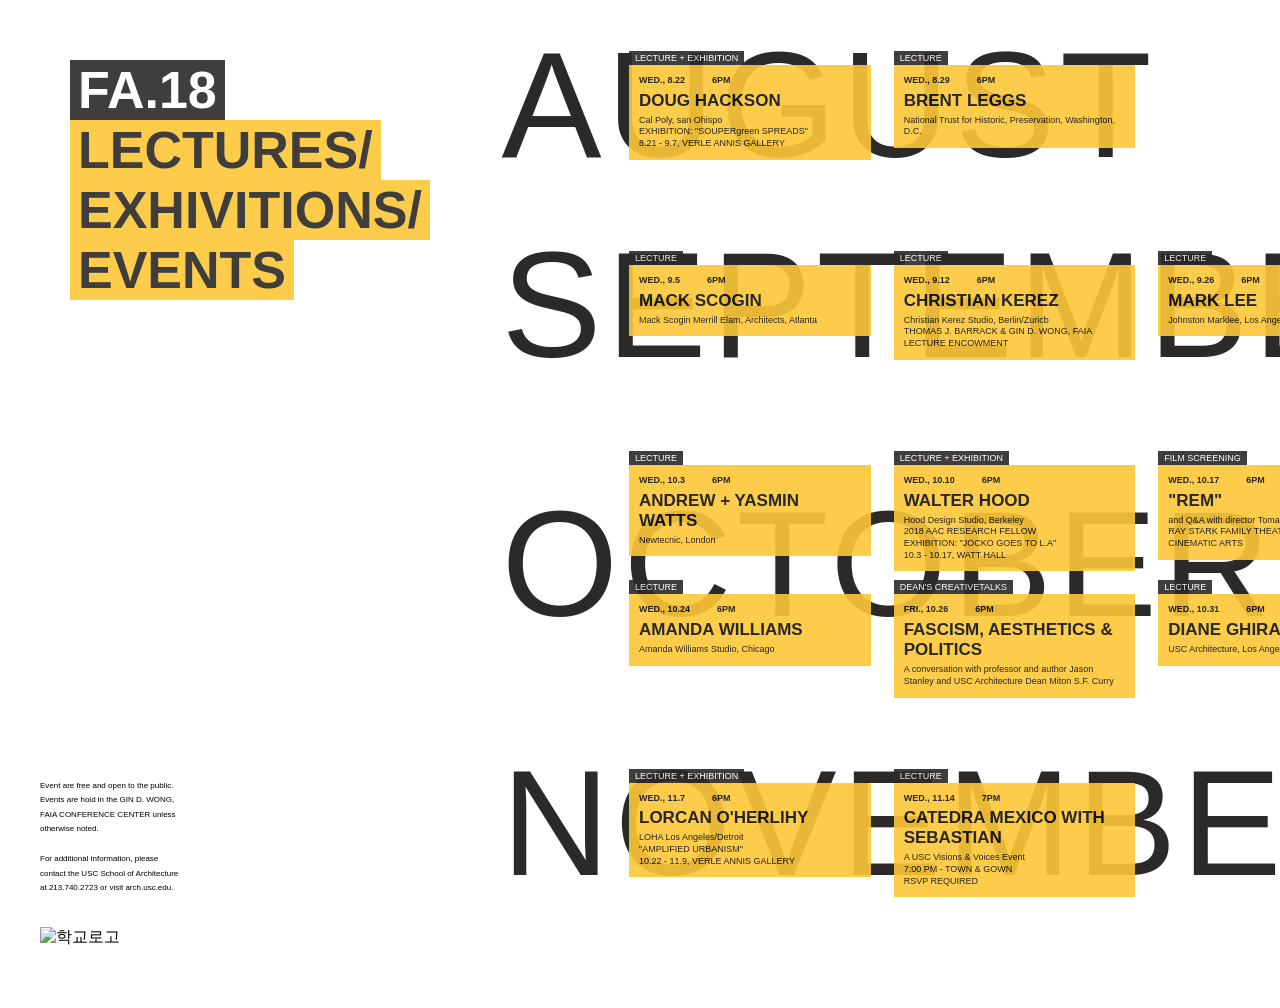
==== src/mid/index.html @ b0ce4ac5 "Add initial HTML structure and CSS styles for responsive design" ====
<!doctype html>
<html lang="ko">
  <head>
    <meta charset="UTF-8" />
    <meta name="viewport" content="width=device-width, initial-scale=1.0" />
    <link rel="stylesheet" href="./style.css" />
    <title>반응형 포스터</title>
  </head>
  <body>
    <div class="title">
      <h1 class="title-black">FA.18</h1>
      <h1 class="title-yellow">LECTURES/</h1>
      <h1 class="title-yellow">EXHIVITIONS/</h1>
      <h1 class="title-yellow">EVENTS</h1>
    </div>
    <div class="add-info">
      <p>
        Event are free and open to the public. Events are hold in the GIN D.
        WONG, FAIA CONFERENCE CENTER unless otherwise noted.
      </p>
      <p>
        For additional information, please contact the USC School of
        Architecture at 213.740.2723 or visit arch.usc.edu.
      </p>
      <img src="" alt="학교로고" />
    </div>
    <div class="months">
      <div class="august">
        <h2 class="month">
          <span class="full-name">AUGUST</span>
          <span class="short-name">AUG.</span>
        </h2>
        <div class="AUG">
          <div class="info-box">
            <div class="type">
              <span>LECTURE + EXHIBITION</span>
            </div>
            <div class="info">
              <div class="day">
                <p>WED., 8.22</p>
                <p>6PM</p>
              </div>
              <h3 class="scd-title">DOUG HACKSON</h3>
              <p>Cal Poly, san Ohispo</p>
              <p>EXHIBITION: "SOUPERgreen SPREADS"</p>
              <p>8.21 - 9.7, VERLE ANNIS GALLERY</p>
            </div>
          </div>
          <div class="info-box">
            <div class="type">
              <span>LECTURE</span>
            </div>
            <div class="info">
              <div class="day">
                <p>WED., 8.29</p>
                <p>6PM</p>
              </div>
              <h3 class="scd-title">BRENT LEGGS</h3>
              <p>National Trust for Historic, Preservation, Washington, D.C.</p>
            </div>
          </div>
        </div>
      </div>
      <div class="september">
        <h2 class="month">
          <span class="full-name"> SEPTEMBER</span>
          <span class="short-name">SEP.</span>
        </h2>
        <div class="SEP">
          <div class="info-box">
            <div class="type">
              <span>LECTURE</span>
            </div>
            <div class="info">
              <div class="day">
                <p>WED., 9.5</p>
                <p>6PM</p>
              </div>
              <h3 class="scd-title">MACK SCOGIN</h3>
              <p>Mack Scogin Merrill Elam, Architects, Atlanta</p>
            </div>
          </div>
          <div class="info-box">
            <div class="type">
              <span>LECTURE</span>
            </div>
            <div class="info">
              <div class="day">
                <p>WED., 9.12</p>
                <p>6PM</p>
              </div>
              <h3 class="scd-title">CHRISTIAN KEREZ</h3>
              <p>Christian Kerez Studio, Berlin/Zuricb</p>
              <p>THOMAS J. BARRACK & GIN D. WONG, FAIA LECTURE ENCOWMENT</p>
            </div>
          </div>
          <div class="info-box">
            <div class="type">
              <span>LECTURE</span>
            </div>
            <div class="info">
              <div class="day">
                <p>WED., 9.26</p>
                <p>6PM</p>
              </div>
              <h3 class="scd-title">MARK LEE</h3>
              <p>Johnston Marklee, Los Angeless</p>
            </div>
          </div>
        </div>
      </div>
      <div class="october">
        <h2 class="month">
          <span class="full-name">OCTOBER</span>
          <span class="short-name">OCT.</span>
        </h2>
        <div class="OCT">
          <div class="info-box">
            <div class="type">
              <span>LECTURE</span>
            </div>
            <div class="info">
              <div class="day">
                <p>WED., 10.3</p>
                <p>6PM</p>
              </div>
              <h3 class="scd-title">ANDREW + YASMIN WATTS</h3>
              <p>Newtecnic, London</p>
            </div>
          </div>
          <div class="info-box">
            <div class="type">
              <span>LECTURE + EXHIBITION</span>
            </div>
            <div class="info">
              <div class="day">
                <p>WED., 10.10</p>
                <p>6PM</p>
              </div>
              <h3 class="scd-title">WALTER HOOD</h3>
              <p>Hood Design Studio, Berkeley</p>
              <p>2018 AAC RESEARCH FELLOW</p>
              <p>EXHIBITION: "JOCKO GOES TO L.A"</p>
              <p>10.3 - 10.17, WATT HALL</p>
            </div>
          </div>
          <div class="info-box">
            <div class="type">
              <span>FILM SCREENING</span>
            </div>
            <div class="info">
              <div class="day">
                <p>WED., 10.17</p>
                <p>6PM</p>
              </div>
              <h3 class="scd-title">"REM"</h3>
              <p>and Q&A with director Tomas Koolaha as</p>
              <p>RAY STARK FAMILY THEATRE,USC SCHOOL OF CINEMATIC ARTS</p>
            </div>
          </div>
          <div class="info-box">
            <div class="type">
              <span>LECTURE</span>
            </div>
            <div class="info">
              <div class="day">
                <p>WED., 10.24</p>
                <p>6PM</p>
              </div>
              <h3 class="scd-title">AMANDA WILLIAMS</h3>
              <p>Amanda Williams Studio, Chicago</p>
            </div>
          </div>
          <div class="info-box">
            <div class="type">
              <span>DEAN'S CREATIVETALKS</span>
            </div>
            <div class="info">
              <div class="day">
                <p>FRI., 10.26</p>
                <p>6PM</p>
              </div>
              <h3 class="scd-title">FASCISM, AESTHETICS & POLITICS</h3>
              <p>
                A conversation with professor and author Jason Stanley and USC
                Architecture Dean Miton S.F. Curry
              </p>
            </div>
          </div>
          <div class="info-box">
            <div class="type">
              <span>LECTURE</span>
            </div>
            <div class="info">
              <div class="day">
                <p>WED., 10.31</p>
                <p>6PM</p>
              </div>
              <h3 class="scd-title">DIANE GHIRARCO</h3>
              <p>USC Architecture, Los Angeles</p>
            </div>
          </div>
        </div>
      </div>
      <div class="november">
        <h2 class="month">
          <span class="full-name">NOVEMBER</span>
          <span class="short-name">NOV.</span>
        </h2>
        <div class="NOV">
          <div class="info-box">
            <div class="type">
              <span>LECTURE + EXHIBITION</span>
            </div>
            <div class="info">
              <div class="day">
                <p>WED., 11.7</p>
                <p>6PM</p>
              </div>
              <h3 class="scd-title">LORCAN O'HERLIHY</h3>
              <p>LOHA Los Angeles/Detroit</p>
              <p>"AMPLIFIED URBANISM"</p>
              <p>10.22 - 11.9, VERLE ANNIS GALLERY</p>
            </div>
          </div>
          <div class="info-box">
            <div class="type">
              <span>LECTURE</span>
            </div>
            <div class="info">
              <div class="day">
                <p>WED., 11.14</p>
                <p>7PM</p>
              </div>
              <h3 class="scd-title">CATEDRA MEXICO WITH SEBASTIAN</h3>
              <p>A USC Visions & Voices Event</p>
              <p>7:00 PM - TOWN & GOWN</p>
              <p>RSVP REQUIRED</p>
            </div>
          </div>
        </div>
      </div>
    </div>
  </body>
</html>
---- src/mid/style.css ----
/* 공통 초기화 및 기본 설정 */
* {
  box-sizing: border-box;
  margin: 0;
  padding: 0;
  font-family: "Noto Sans KR", sans-serif;
}
body {
  display: flex;
  flex-direction: column;
  background-color: #ffffff;
  overflow-x: hidden;
}
/* 모바일 스타일링 시작 */
.title {
  order: 1;
  padding: 20px 20px 0 20px;
  margin: 30px;
}
.title-black {
  display: inline-block;
  padding: 0 8px;
  background-color: #2b2a29;
  opacity: 0.9;
  color: #ffffff;
  font-size: 28px;
}
.title-yellow {
  display: flex;
  flex-direction: column;
  padding: 0 8px;
  background-color: #fdc738;
  opacity: 0.9;
  color: #2b2a29;
  font-size: 32px;
  font-weight: bold;
  width: fit-content;
}
.months {
  order: 2;
  display: flex;
  flex-direction: column;
  width: 100%;
}
.august,
.september,
.october,
.november {
  display: grid;
  grid-template-columns: 1fr;
  grid-template-rows: 1fr;
  margin-bottom: 50px;
}
.month {
  grid-column: 1;
  grid-row: 1;
  z-index: 1;
  font-size: 150px;
  font-weight: 450;
  letter-spacing: 10px;
  color: #2b2a29;
  line-height: 1;
  align-self: center;
  justify-self: start;
  padding-left: 16px;
  padding-left: clamp(16px, 19.7vw - 58px, 72px);
}
.full-name {
  display: none;
}
.short-name {
  display: inline;
}
.AUG,
.SEP,
.OCT,
.NOV {
  grid-column: 1;
  grid-row: 1;
  z-index: 2;
  padding-top: 35px;
  display: flex;
  flex-direction: column;
  justify-self: start;
  padding-left: 81px;
  padding-left: clamp(81px, 49vw - 103px, 200px);
  padding-right: 20px;
}
.info-box {
  background-color: #fdc738;
  opacity: 0.9;
  padding: 10px;
  width: fit-content;
  max-width: 100%;
  min-width: 250px;
}
.type {
  margin-top: -17px;
  margin-left: -10px;
  margin-right: -10px;
  margin-bottom: 4px;
}
.type span {
  display: inline-block;
  padding: 2px 6px;
  background-color: #2b2a29;
  color: #ffffff;
  font-size: 8px;
}
.info .day {
  display: flex;
  gap: 27px;
  font-size: 10px;
  font-weight: 700;
  margin-bottom: 4px;
}
.scd-title {
  font-size: 14px;
  font-weight: bold;
  margin-bottom: 4px;
  color: #111111;
}
.info p {
  font-size: 9px;
  color: #111111;
  line-height: 1.3;
}
.add-info {
  order: 3;
  display: flex;
  flex-direction: column;
  padding: 20px;
  margin-top: 40px;
  margin-bottom: 40px;
}
.add-info img {
  order: -1;
  margin-bottom: 15px;
  max-width: 200px;
}
.add-info p {
  font-size: 8px;
  color: #2b2a293;
  margin-bottom: 16px;
  line-height: 1.8;
}

/* 타블렛 화면 스타일링 시작!!!! */
@media (min-width: 660px) {
  body {
    position: relative;
  }
  .short-name {
    display: none;
  }
  .full-name {
    display: inline;
  }
  .title-black {
    font-size: 52px;
  }
  .title-yellow {
    font-size: 52px;
  }
  .august,
  .september,
  .october,
  .nevember {
    display: grid;
    grid-template-columns: minmax(0, 1fr);
    grid-template-rows: auto;
    width: 100%;
    margin-bottom: 50px;
  }
  .month {
    font-size: 130px;
    letter-spacing: 5px;
    padding-left: clamp(16px, calc(56.04vw - 353.84px), 313px);
  }
  .AUG,
  .SEP,
  .OCT,
  .NOV {
    display: grid;
    grid-template-columns: repeat(3, minmax(0, 1fr));
    gap: clamp(19px, calc(0.75vw + 14.02px), 23px);
    padding-left: clamp(96px, calc(57.36vw - 282.56px), 400px);
    padding-right: 20px;
    width: 100%;
    align-items: start;
  }
  .info-box {
    position: relative;
    width: 100%;
    min-width: 0;
    max-width: none;
    padding: 10px;
    height: fit-content;
  }
  .scd-title {
    font-size: 17px;
  }
  .info p {
    font-size: 9px;
  }
  .type {
    position: absolute;
    bottom: 100%;
    left: 0;
    top: auto;
    margin: 0;
  }
  .type span {
    font-size: 9px;
  }
  .add-info {
    position: absolute;
    top: 20px;
    right: 20px;
    margin-top: 30px;
    width: 250px;
    padding: 0;
    max-width: 139px;
  }
  .add-info img {
    order: 2;
    margin-top: 15px;
    margin-bottom: 0;
  }
}
@media (min-width: 1189px) {
  body {
    display: grid;
    grid-template-columns: auto 1fr;
    column-gap: clamp(30px, calc(12.75vw - 121.59px), 62px);
    padding: 30px 40px 60px 40px;
    position: relative;
  }
  .title {
    grid-column: 1;
    grid-row: 1;
    order: initial;
    padding: 0;
    margin-bottom: 0;
  }
  .add-info {
    grid-column: 1;
    grid-row: 2;
    position: static;
    align-self: end;
    order: initial;
    width: 250px;
    margin-top: 0;
    margin-bottom: 0;
    padding: 0;
  }
  .add-info img {
    order: 2;
    margin-top: 15px;
    margin-bottom: 0;
  }
  .months {
    grid-column: 2;
    grid-row: 1 / span 2;
    order: initial;
    width: 100%;
  }
  .month {
    font-size: 150px;
    padding-left: 0;
  }
  .AUG,
  .SEP,
  .OCT,
  .NOV {
    padding-left: clamp(113px, calc(15.94vw - 76.48px), 153px);
    padding-right: 0;
  }
}
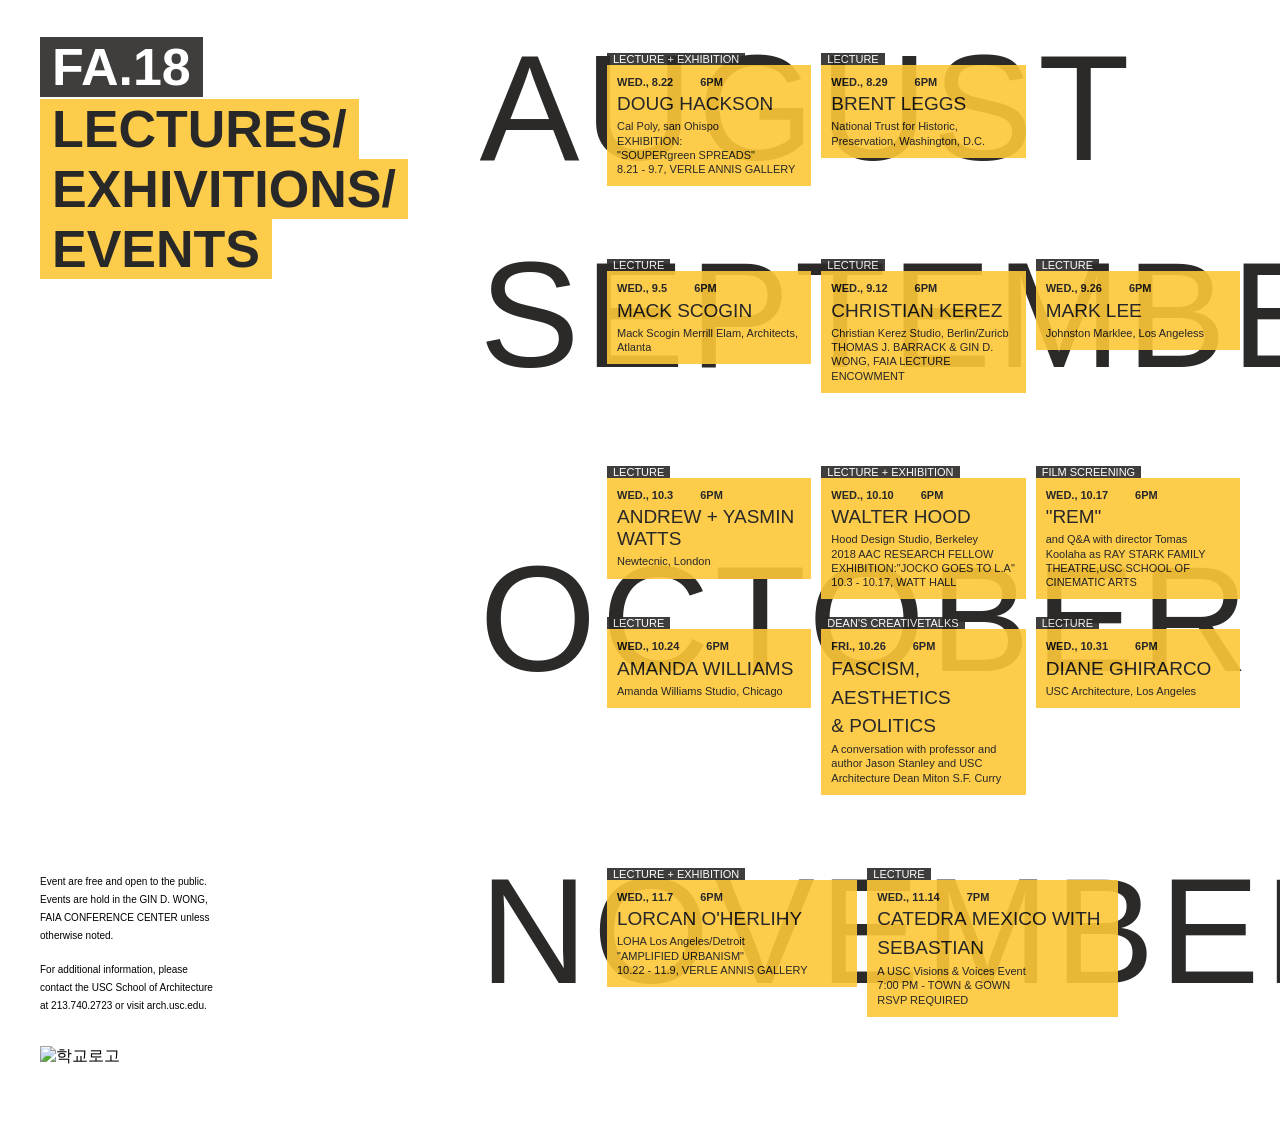
==== commit b413c9f0: "디테일 수정" ====
--- a/src/mid/index.html
+++ b/src/mid/index.html
@@ -42,8 +42,11 @@
               </div>
               <h3 class="scd-title">DOUG HACKSON</h3>
               <p>Cal Poly, san Ohispo</p>
-              <p>EXHIBITION: "SOUPERgreen SPREADS"</p>
-              <p>8.21 - 9.7, VERLE ANNIS GALLERY</p>
+              <div class="scd-info">
+                <p>EXHIBITION:</p>
+                <p>"SOUPERgreen SPREADS"</p>
+                <p>8.21 - 9.7, VERLE ANNIS GALLERY</p>
+              </div>
             </div>
           </div>
           <div class="info-box">
@@ -140,8 +143,11 @@
               <h3 class="scd-title">WALTER HOOD</h3>
               <p>Hood Design Studio, Berkeley</p>
               <p>2018 AAC RESEARCH FELLOW</p>
-              <p>EXHIBITION: "JOCKO GOES TO L.A"</p>
-              <p>10.3 - 10.17, WATT HALL</p>
+              <div class="scd-info">
+                <p>EXHIBITION:</p>
+                <p>"JOCKO GOES TO L.A"</p>
+                <p>10.3 - 10.17, WATT HALL</p>
+              </div>
             </div>
           </div>
           <div class="info-box">
@@ -154,8 +160,10 @@
                 <p>6PM</p>
               </div>
               <h3 class="scd-title">"REM"</h3>
-              <p>and Q&A with director Tomas Koolaha as</p>
-              <p>RAY STARK FAMILY THEATRE,USC SCHOOL OF CINEMATIC ARTS</p>
+              <p>
+                and Q&A with director Tomas Koolaha as RAY STARK FAMILY
+                THEATRE,USC SCHOOL OF CINEMATIC ARTS
+              </p>
             </div>
           </div>
           <div class="info-box">
@@ -180,7 +188,11 @@
                 <p>FRI., 10.26</p>
                 <p>6PM</p>
               </div>
-              <h3 class="scd-title">FASCISM, AESTHETICS & POLITICS</h3>
+              <h3 class="scd-title">
+                <span> FASCISM, </span>
+                <span> AESTHETICS </span>
+                <span> & POLITICS </span>
+              </h3>
               <p>
                 A conversation with professor and author Jason Stanley and USC
                 Architecture Dean Miton S.F. Curry
@@ -219,8 +231,10 @@
               </div>
               <h3 class="scd-title">LORCAN O'HERLIHY</h3>
               <p>LOHA Los Angeles/Detroit</p>
-              <p>"AMPLIFIED URBANISM"</p>
-              <p>10.22 - 11.9, VERLE ANNIS GALLERY</p>
+              <div class="scd-info">
+                <p>"AMPLIFIED URBANISM"</p>
+                <p>10.22 - 11.9, VERLE ANNIS GALLERY</p>
+              </div>
             </div>
           </div>
           <div class="info-box">
@@ -232,7 +246,11 @@
                 <p>WED., 11.14</p>
                 <p>7PM</p>
               </div>
-              <h3 class="scd-title">CATEDRA MEXICO WITH SEBASTIAN</h3>
+              <h3 class="scd-title">
+                <span> CATEDRA </span>
+                <span> MEXICO WITH </span>
+                <span> SEBASTIAN </span>
+              </h3>
               <p>A USC Visions & Voices Event</p>
               <p>7:00 PM - TOWN & GOWN</p>
               <p>RSVP REQUIRED</p>
--- a/src/mid/style.css
+++ b/src/mid/style.css
@@ -14,12 +14,12 @@
 /* 모바일 스타일링 시작 */
 .title {
   order: 1;
-  padding: 20px 20px 0 20px;
+  padding: 20px 20px 0px 20px;
   margin: 30px;
 }
 .title-black {
   display: inline-block;
-  padding: 0 8px;
+  padding: 0 12px;
   background-color: #2b2a29;
   opacity: 0.9;
   color: #ffffff;
@@ -28,10 +28,10 @@
 .title-yellow {
   display: flex;
   flex-direction: column;
-  padding: 0 8px;
+  padding: 0 12px;
   background-color: #fdc738;
   opacity: 0.9;
-  color: #2b2a29;
+  color: #111111;
   font-size: 32px;
   font-weight: bold;
   width: fit-content;
@@ -95,14 +95,14 @@
   min-width: 250px;
 }
 .type {
-  margin-top: -17px;
+  margin-top: -19px;
   margin-left: -10px;
   margin-right: -10px;
   margin-bottom: 4px;
 }
 .type span {
   display: inline-block;
-  padding: 2px 6px;
+  padding: 0 6px;
   background-color: #2b2a29;
   color: #ffffff;
   font-size: 8px;
@@ -115,10 +115,23 @@
   margin-bottom: 4px;
 }
 .scd-title {
+  display: flex;
+  flex-wrap: wrap;
+  column-gap: 5px;
+  row-gap: 6px;
   font-size: 14px;
-  font-weight: bold;
+  font-weight: 500;
   margin-bottom: 4px;
   color: #111111;
+}
+.scd-title span {
+  display: inline;
+  margin: 0;
+  line-height: 1.2;
+}
+.scd-info {
+  display: flex;
+  flex-wrap: wrap;
 }
 .info p {
   font-size: 9px;
@@ -209,6 +222,7 @@
     left: 0;
     top: auto;
     margin: 0;
+    margin-bottom: -2px;
   }
   .type span {
     font-size: 9px;
@@ -231,7 +245,7 @@
 @media (min-width: 1189px) {
   body {
     display: grid;
-    grid-template-columns: auto 1fr;
+    grid-template-columns: auto minmax(0, 1fr);
     column-gap: clamp(30px, calc(12.75vw - 121.59px), 62px);
     padding: 30px 40px 60px 40px;
     position: relative;
@@ -242,6 +256,9 @@
     order: initial;
     padding: 0;
     margin-bottom: 0;
+    margin-left: 0px;
+    margin-top: 0;
+    font-size: 60px;
   }
   .add-info {
     grid-column: 1;
@@ -250,9 +267,12 @@
     align-self: end;
     order: initial;
     width: 250px;
-    margin-top: 0;
     margin-bottom: 0;
     padding: 0;
+  }
+  .add-info p {
+    font-size: 10px;
+    width: 175px;
   }
   .add-info img {
     order: 2;
@@ -275,5 +295,16 @@
   .NOV {
     padding-left: clamp(113px, calc(15.94vw - 76.48px), 153px);
     padding-right: 0;
-  }
-}
+    column-gap: 10px;
+    row-gap: 30px;
+  }
+  .info p {
+    font-size: 11px;
+  }
+  .scd-title {
+    font-size: 19px;
+  }
+  .type span {
+    font-size: 11px;
+  }
+}
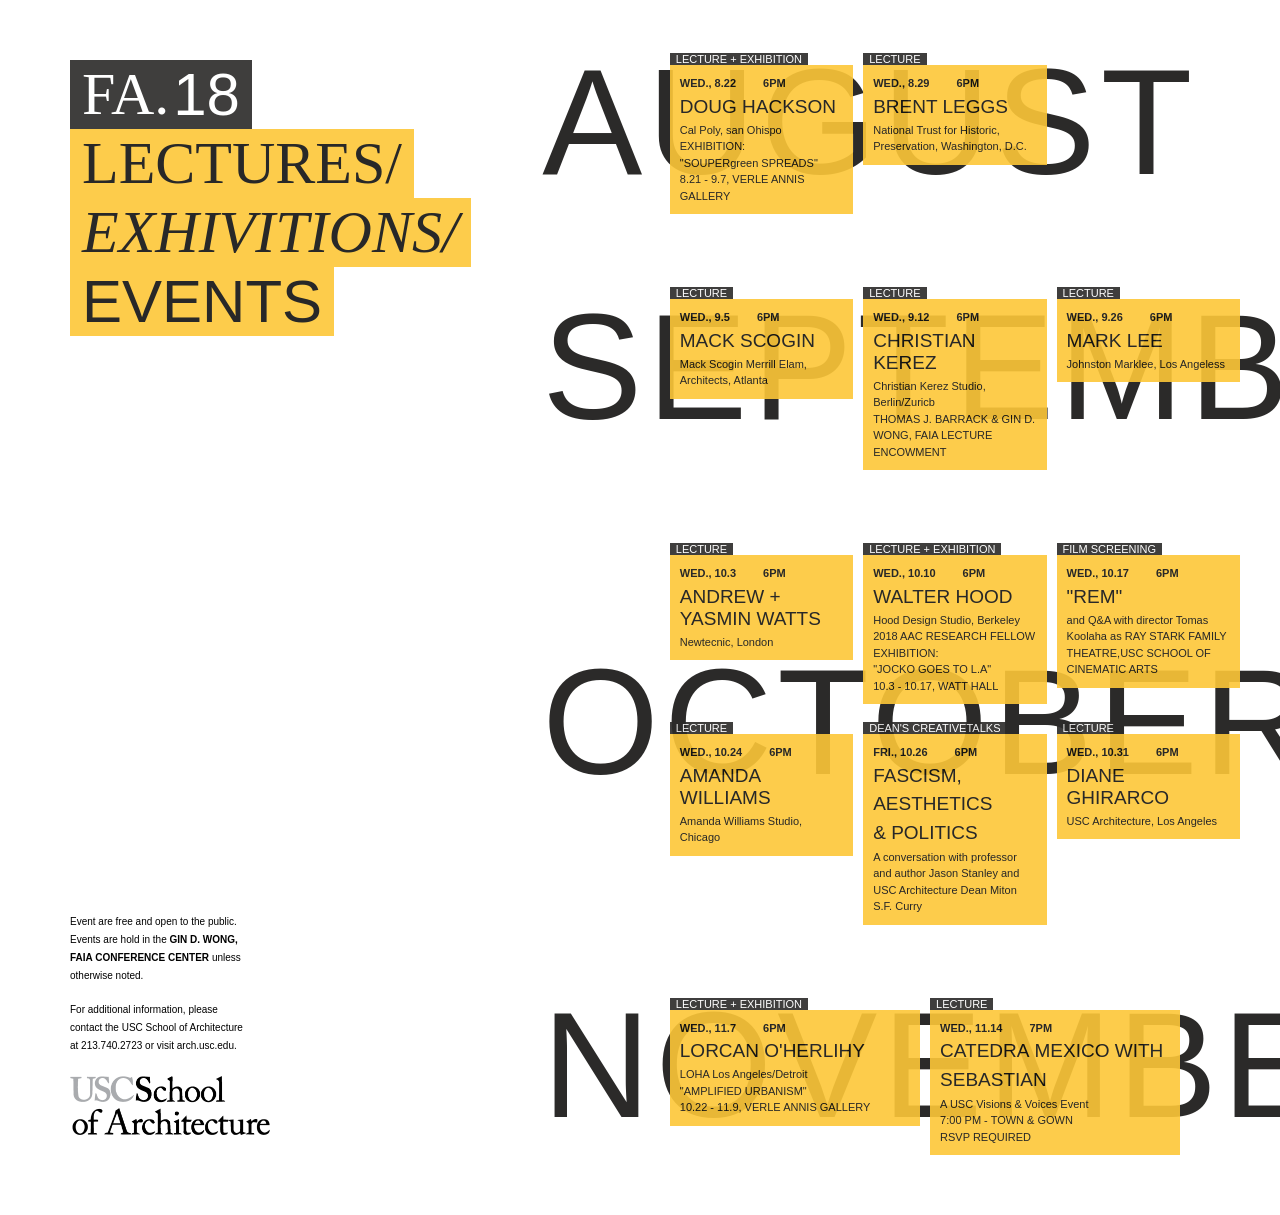
==== commit b0ea77bd: "최종" ====
--- a/src/mid/index.html
+++ b/src/mid/index.html
@@ -8,21 +8,25 @@
   </head>
   <body>
     <div class="title">
-      <h1 class="title-black">FA.18</h1>
-      <h1 class="title-yellow">LECTURES/</h1>
-      <h1 class="title-yellow">EXHIVITIONS/</h1>
+      <h1 class="title-black">
+        <p class="serif">FA.</p>
+        <p>18</p>
+      </h1>
+      <h1 class="title-yellow serif">LECTURES/</h1>
+      <h1 class="title-yellow serif-italic">EXHIVITIONS/</h1>
       <h1 class="title-yellow">EVENTS</h1>
     </div>
     <div class="add-info">
       <p>
-        Event are free and open to the public. Events are hold in the GIN D.
-        WONG, FAIA CONFERENCE CENTER unless otherwise noted.
+        Event are free and open to the public. Events are hold in the
+        <strong> GIN D. WONG, FAIA CONFERENCE CENTER </strong> unless otherwise
+        noted.
       </p>
       <p>
         For additional information, please contact the USC School of
         Architecture at 213.740.2723 or visit arch.usc.edu.
       </p>
-      <img src="" alt="학교로고" />
+      <img src="USC-logo.png" alt="학교로고" />
     </div>
     <div class="months">
       <div class="august">
--- a/src/mid/style.css
+++ b/src/mid/style.css
@@ -14,16 +14,19 @@
 /* 모바일 스타일링 시작 */
 .title {
   order: 1;
-  padding: 20px 20px 0px 20px;
   margin: 30px;
 }
 .title-black {
-  display: inline-block;
+  display: flex;
   padding: 0 12px;
   background-color: #2b2a29;
   opacity: 0.9;
   color: #ffffff;
-  font-size: 28px;
+  font-size: 40px;
+  font-weight: 500;
+  width: fit-content;
+  column-gap: 4px;
+  align-items: center;
 }
 .title-yellow {
   display: flex;
@@ -32,9 +35,16 @@
   background-color: #fdc738;
   opacity: 0.9;
   color: #111111;
-  font-size: 32px;
-  font-weight: bold;
+  font-size: 40px;
+  font-weight: 500;
   width: fit-content;
+}
+.serif {
+  font-family: "Times New Roman", Times, serif;
+}
+.serif-italic {
+  font-family: "Times New Roman", Times, serif;
+  font-style: italic;
 }
 .months {
   order: 2;
@@ -49,7 +59,6 @@
   display: grid;
   grid-template-columns: 1fr;
   grid-template-rows: 1fr;
-  margin-bottom: 50px;
 }
 .month {
   grid-column: 1;
@@ -92,16 +101,14 @@
   padding: 10px;
   width: fit-content;
   max-width: 100%;
-  min-width: 250px;
 }
 .type {
   margin-top: -19px;
   margin-left: -10px;
-  margin-right: -10px;
   margin-bottom: 4px;
 }
 .type span {
-  display: inline-block;
+  display: inline;
   padding: 0 6px;
   background-color: #2b2a29;
   color: #ffffff;
@@ -136,20 +143,24 @@
 .info p {
   font-size: 9px;
   color: #111111;
-  line-height: 1.3;
+  line-height: 1.5;
 }
 .add-info {
   order: 3;
   display: flex;
   flex-direction: column;
-  padding: 20px;
-  margin-top: 40px;
-  margin-bottom: 40px;
+  margin-top: 100px;
+  margin-bottom: 30px;
+  margin-right: 100px;
+  margin-left: 30px;
+}
+.add-info strong {
+  font-weight: 700;
 }
 .add-info img {
   order: -1;
   margin-bottom: 15px;
-  max-width: 200px;
+  width: 124px;
 }
 .add-info p {
   font-size: 8px;
@@ -162,6 +173,7 @@
 @media (min-width: 660px) {
   body {
     position: relative;
+    padding: 15px 20px 30px 20px;
   }
   .short-name {
     display: none;
@@ -204,9 +216,8 @@
   }
   .info-box {
     position: relative;
+    max-width: none;
     width: 100%;
-    min-width: 0;
-    max-width: none;
     padding: 10px;
     height: fit-content;
   }
@@ -232,14 +243,15 @@
     top: 20px;
     right: 20px;
     margin-top: 30px;
+    margin-right: 3px;
     width: 250px;
-    padding: 0;
-    max-width: 139px;
+    width: 139px;
   }
   .add-info img {
     order: 2;
-    margin-top: 15px;
+    margin-top: 5px;
     margin-bottom: 0;
+    width: 140px;
   }
 }
 @media (min-width: 1189px) {
@@ -254,10 +266,11 @@
     grid-column: 1;
     grid-row: 1;
     order: initial;
-    padding: 0;
-    margin-bottom: 0;
-    margin-left: 0px;
-    margin-top: 0;
+  }
+  .title-black {
+    font-size: 60px;
+  }
+  .title-yellow {
     font-size: 60px;
   }
   .add-info {
@@ -266,9 +279,7 @@
     position: static;
     align-self: end;
     order: initial;
-    width: 250px;
-    margin-bottom: 0;
-    padding: 0;
+    margin-bottom: 20px;
   }
   .add-info p {
     font-size: 10px;
@@ -276,8 +287,9 @@
   }
   .add-info img {
     order: 2;
-    margin-top: 15px;
+    margin-top: 5px;
     margin-bottom: 0;
+    width: 200px;
   }
   .months {
     grid-column: 2;
